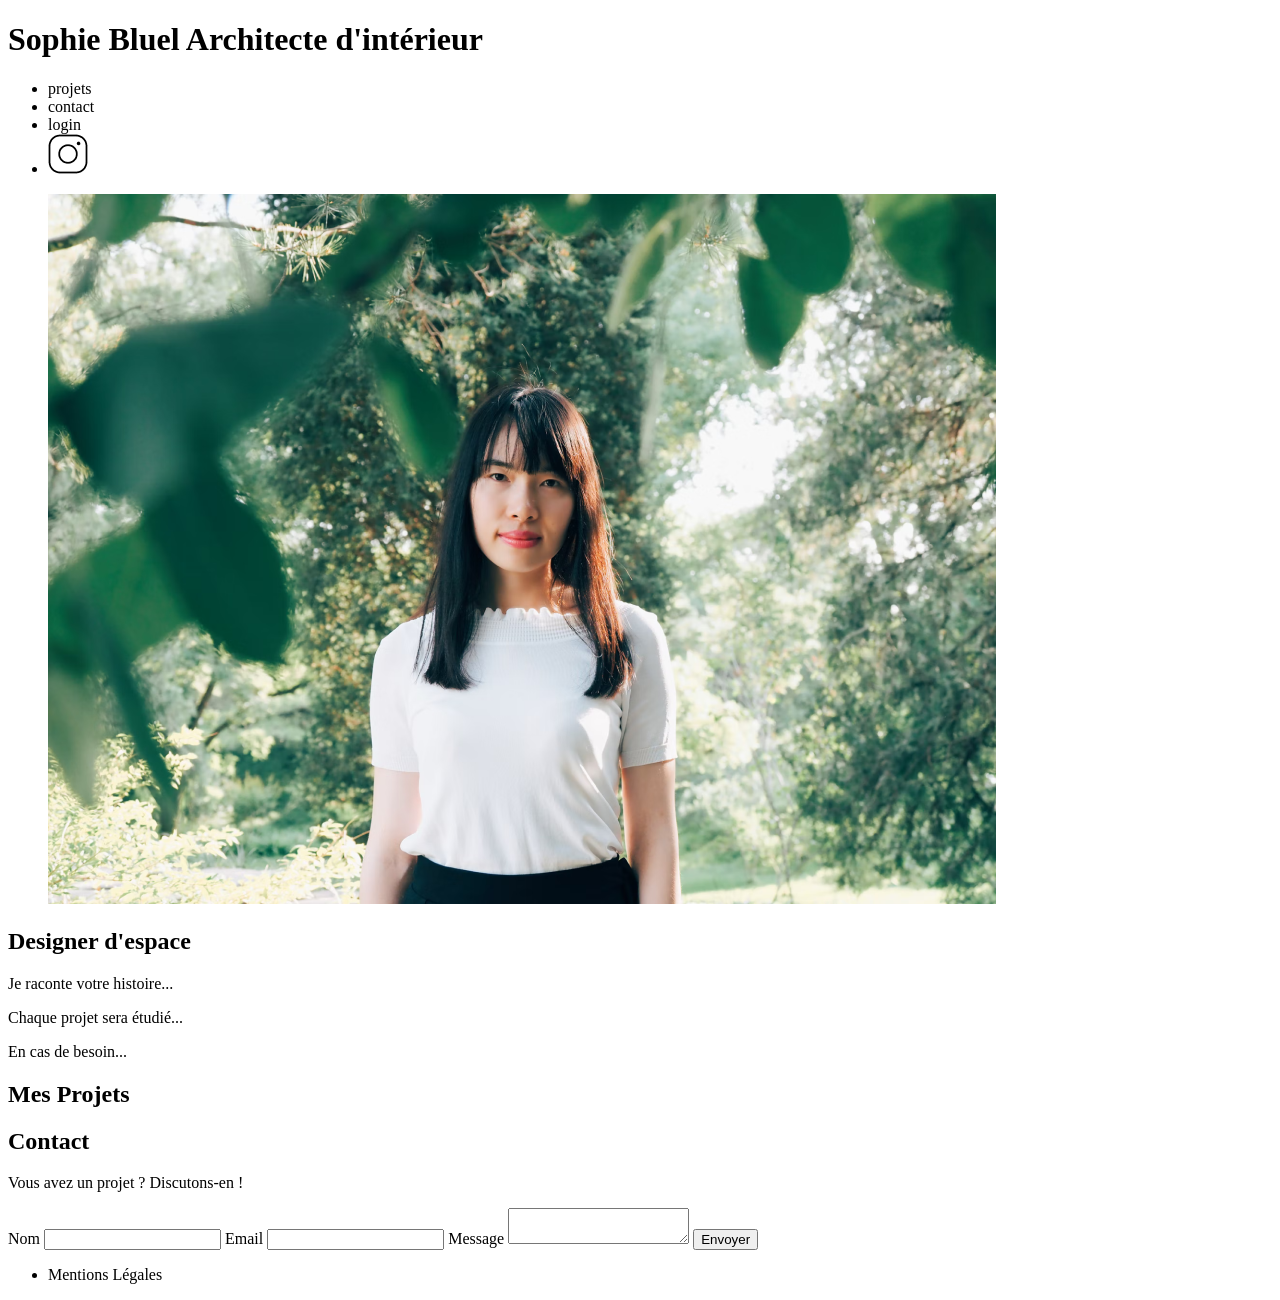
==== FrontEnd/index.html @ 755d1908 "Initialisation projet + affichage dynamique des works" ====
<!DOCTYPE html>
<html lang="fr">
<head>
	<meta charset="UTF-8">
	<title>Sophie Bluel - Architecte d'intérieur</title>
	<meta name="viewport" content="width=device-width, initial-scale=1.0">

	<link rel="preconnect" href="https://fonts.googleapis.com">
	<link rel="preconnect" href="https://fonts.gstatic.com" crossorigin>
	<link href="https://fonts.googleapis.com/css2?family=Syne:wght@700;800&family=Work+Sans&display=swap" rel="stylesheet">

	<link rel="stylesheet" href="./assets/style.css">
</head>

<body>

<header>
	<h1>Sophie Bluel <span>Architecte d'intérieur</span></h1>

	<nav>
		<ul>
			<li>projets</li>
			<li>contact</li>
			<li>login</li>
			<li><img src="./assets/icons/instagram.png" alt="Instagram"></li>
		</ul>
	</nav>
</header>

<main>

	<section id="introduction">
		<figure>
			<img src="./assets/images/sophie-bluel.png" alt="">
		</figure>

		<article>
			<h2>Designer d'espace</h2>
			<p>Je raconte votre histoire...</p>
			<p>Chaque projet sera étudié...</p>
			<p>En cas de besoin...</p>
		</article>
	</section>

	<section id="portfolio">
		<h2>Mes Projets</h2>

		<div class="gallery" id="gallery">
			<!-- LES PROJETS VONT ARRIVER ICI VIA JS -->
		</div>
	</section>

	<section id="contact">
		<h2>Contact</h2>
		<p>Vous avez un projet ? Discutons-en !</p>

		<form>
			<label>Nom</label>
			<input type="text">

			<label>Email</label>
			<input type="email">

			<label>Message</label>
			<textarea></textarea>

			<input type="submit" value="Envoyer">
		</form>
	</section>

</main>

<footer>
	<nav>
		<ul>
			<li>Mentions Légales</li>
		</ul>
	</nav>
</footer>

<!-- ✅ LIEN JS (IMPORTANT) -->
<script src="./assets/js/script.js"></script>

</body>
</html>
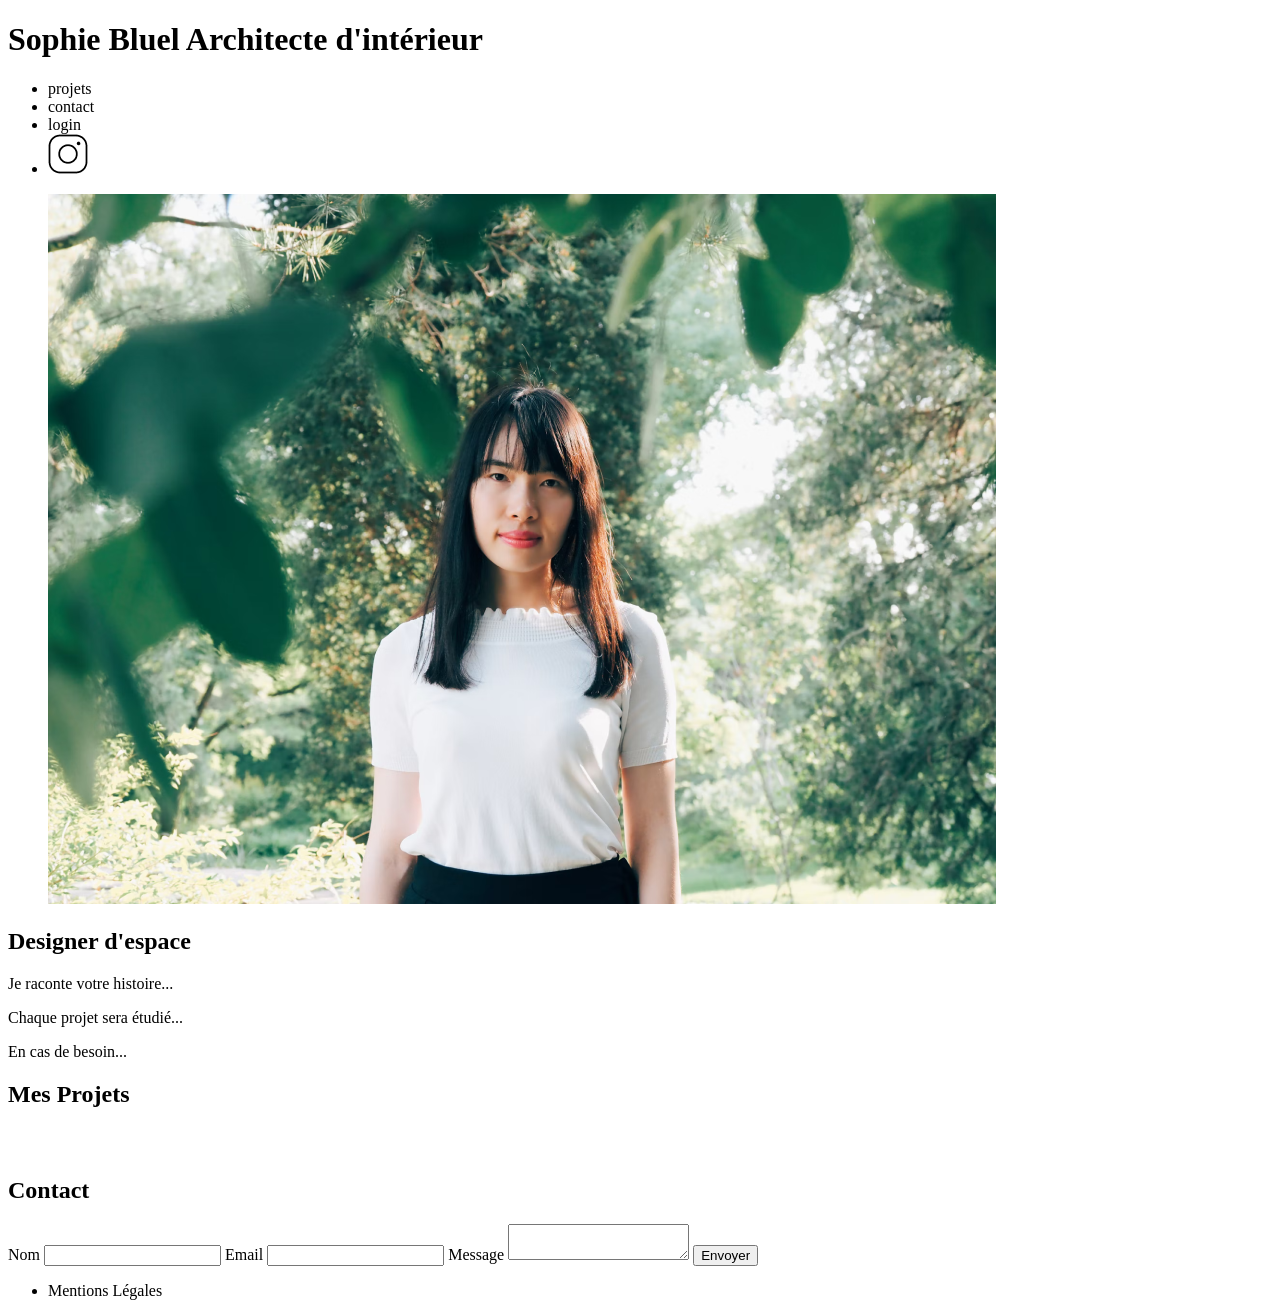
==== commit 35868152: "Initialisation projet JS" ====
--- a/FrontEnd/index.html
+++ b/FrontEnd/index.html
@@ -31,7 +31,7 @@
 
 	<section id="introduction">
 		<figure>
-			<img src="./assets/images/sophie-bluel.png" alt="">
+			<img src="./assets/images/sophie-bluel.png" alt="Portrait Sophie Bluel">
 		</figure>
 
 		<article>
@@ -45,14 +45,15 @@
 	<section id="portfolio">
 		<h2>Mes Projets</h2>
 
-		<div class="gallery" id="gallery">
-			<!-- LES PROJETS VONT ARRIVER ICI VIA JS -->
-		</div>
+		<!-- 🔥 FILTRES -->
+		<div id="filters"></div>
+
+		<!-- 🔥 GALERIE -->
+		<div class="gallery" id="gallery"></div>
 	</section>
 
 	<section id="contact">
 		<h2>Contact</h2>
-		<p>Vous avez un projet ? Discutons-en !</p>
 
 		<form>
 			<label>Nom</label>
@@ -78,7 +79,6 @@
 	</nav>
 </footer>
 
-<!-- ✅ LIEN JS (IMPORTANT) -->
 <script src="./assets/js/script.js"></script>
 
 </body>
--- a/FrontEnd/assets/style.css
+++ b/FrontEnd/assets/style.css
@@ -0,0 +1,39 @@
+#filters {
+	display: flex;
+	justify-content: center;
+	gap: 10px;
+	margin-bottom: 30px;
+	flex-wrap: wrap;
+}
+
+#filters button {
+	padding: 8px 16px;
+	border: 1px solid black;
+	background: white;
+	border-radius: 20px;
+	cursor: pointer;
+	font-family: Work Sans;
+	transition: 0.2s;
+}
+
+#filters button:hover {
+	background: black;
+	color: white;
+}
+
+#filters button.active {
+	background: black;
+	color: white;
+}
+
+.gallery {
+	display: grid;
+	grid-template-columns: repeat(3, 1fr);
+	gap: 20px;
+}
+
+.gallery img {
+	width: 100%;
+	height: auto;
+	display: block;
+}
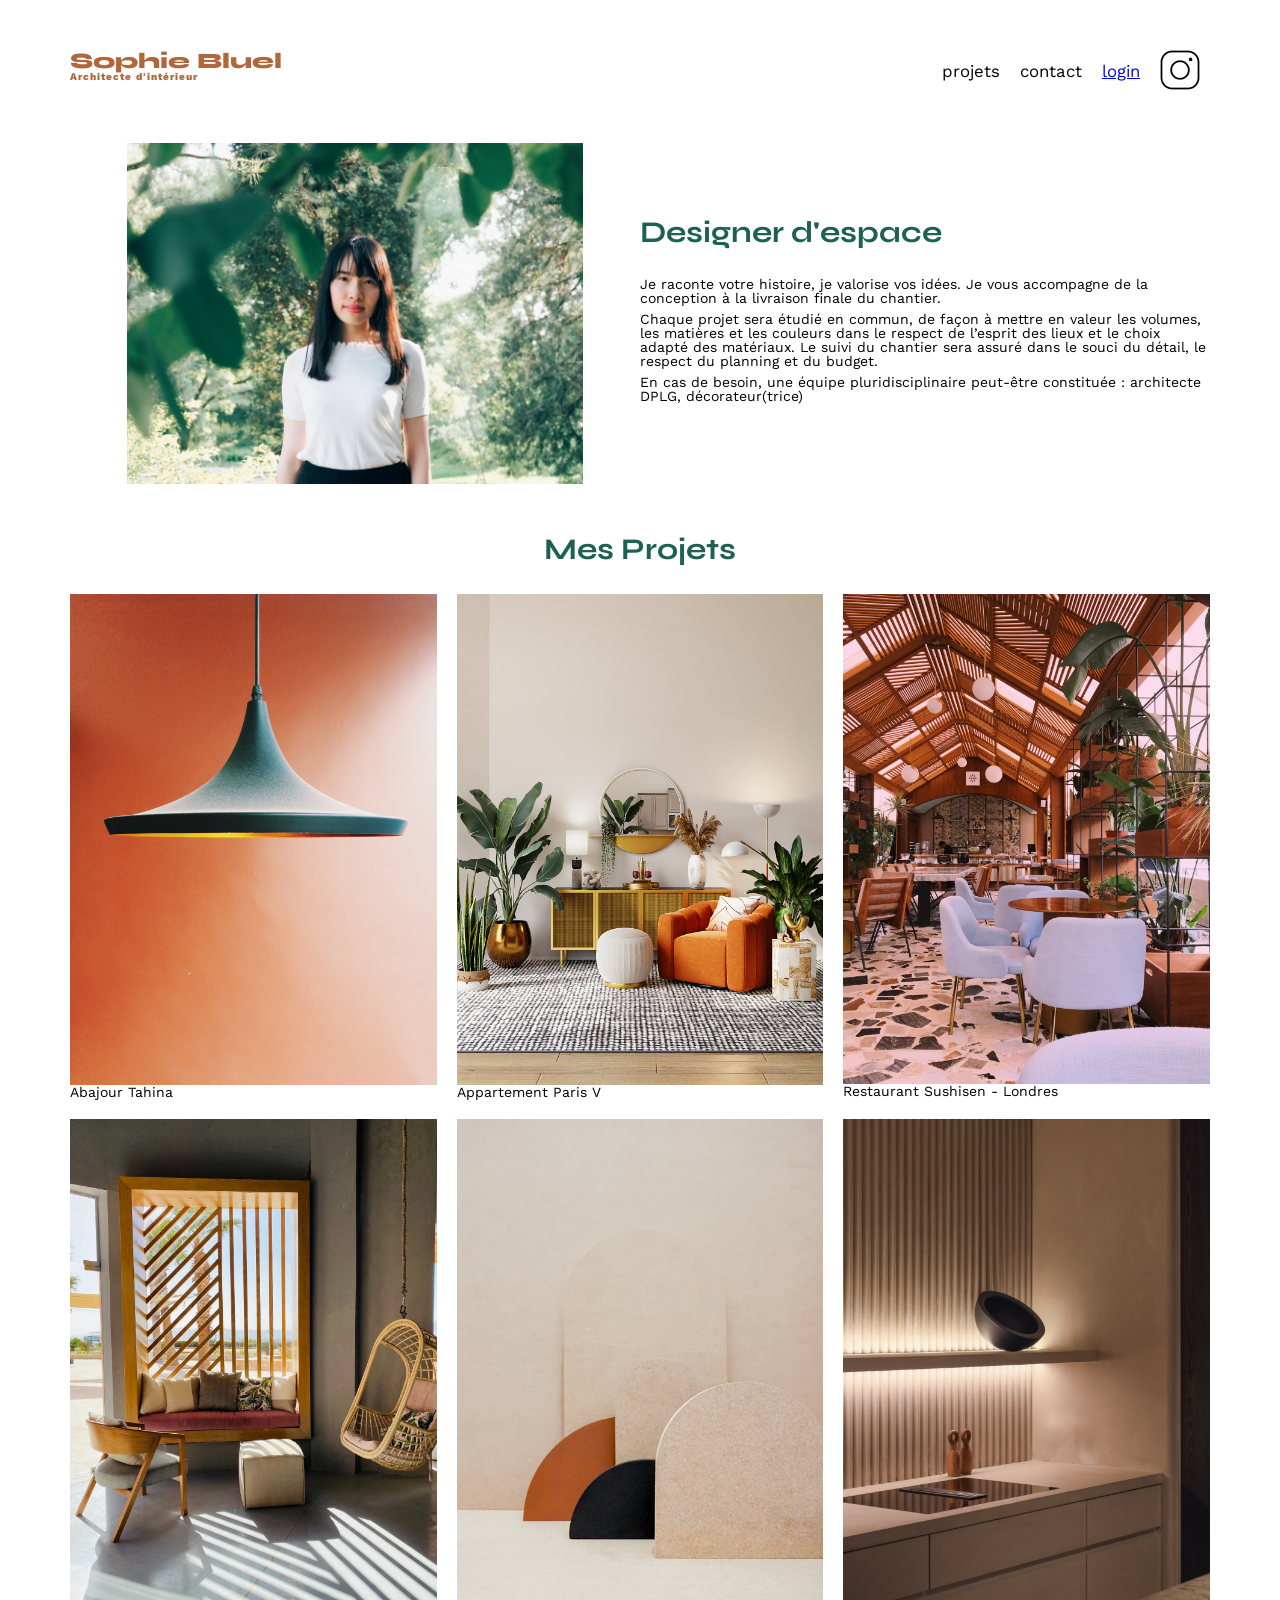
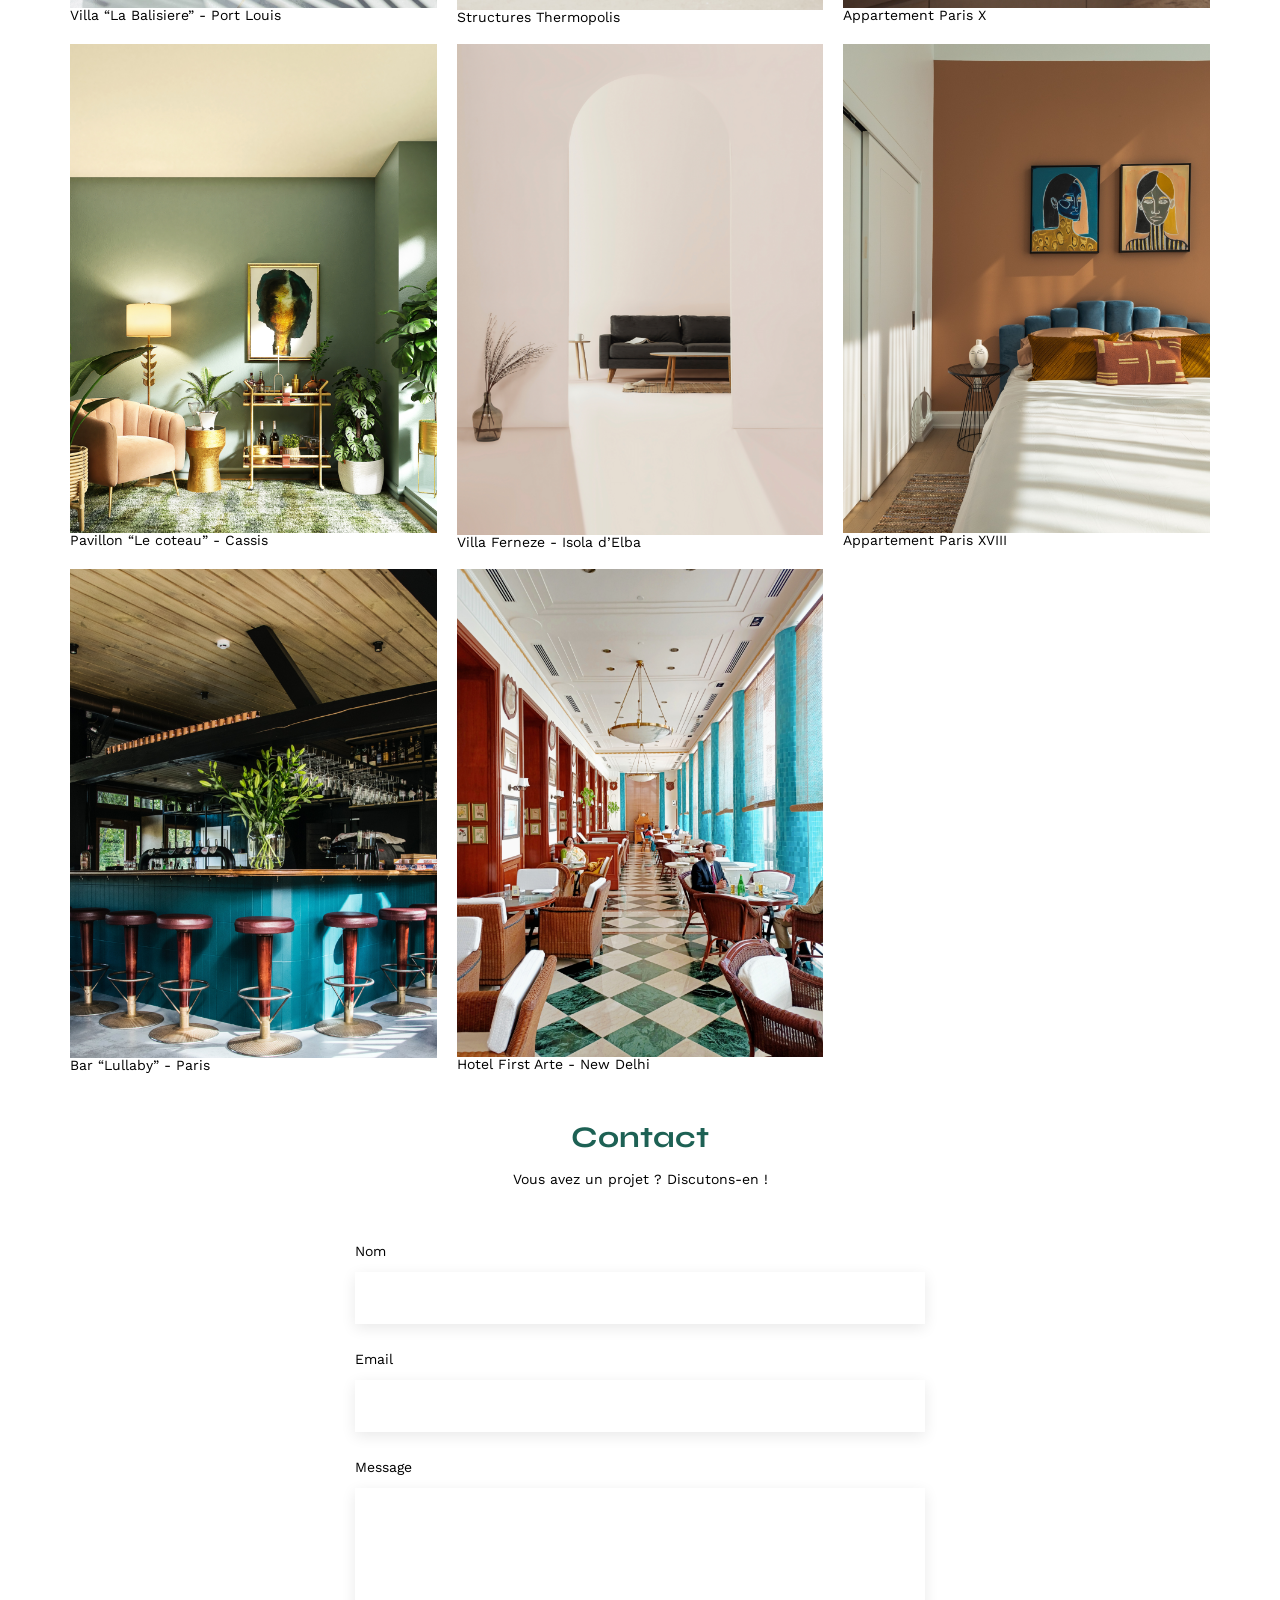
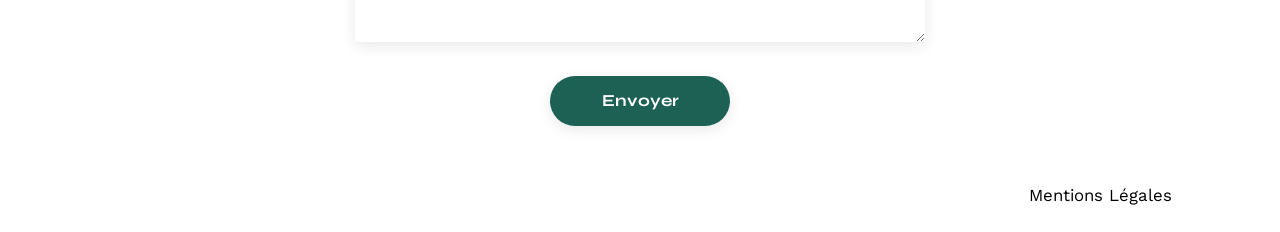
==== commit a81efba1: "Ajout lien vers page login" ====
--- a/FrontEnd/index.html
+++ b/FrontEnd/index.html
@@ -4,25 +4,32 @@
 	<meta charset="UTF-8">
 	<title>Sophie Bluel - Architecte d'intérieur</title>
 	<meta name="viewport" content="width=device-width, initial-scale=1.0">
-
 	<link rel="preconnect" href="https://fonts.googleapis.com">
 	<link rel="preconnect" href="https://fonts.gstatic.com" crossorigin>
 	<link href="https://fonts.googleapis.com/css2?family=Syne:wght@700;800&family=Work+Sans&display=swap" rel="stylesheet">
-
+	<meta name="description" content="">
 	<link rel="stylesheet" href="./assets/style.css">
 </head>
 
 <body>
 
 <header>
-	<h1>Sophie Bluel <span>Architecte d'intérieur</span></h1>
+	<h1>
+		Sophie Bluel
+		<span>Architecte d'intérieur</span>
+	</h1>
 
 	<nav>
 		<ul>
 			<li>projets</li>
 			<li>contact</li>
-			<li>login</li>
-			<li><img src="./assets/icons/instagram.png" alt="Instagram"></li>
+
+			<!-- ✅ MODIFICATION LOGIN -->
+			<li><a href="login.html">login</a></li>
+
+			<li>
+				<img src="./assets/icons/instagram.png" alt="Instagram">
+			</li>
 		</ul>
 	</nav>
 </header>
@@ -31,42 +38,117 @@
 
 	<section id="introduction">
 		<figure>
-			<img src="./assets/images/sophie-bluel.png" alt="Portrait Sophie Bluel">
+			<img src="./assets/images/sophie-bluel.png" alt="">
 		</figure>
 
 		<article>
 			<h2>Designer d'espace</h2>
-			<p>Je raconte votre histoire...</p>
-			<p>Chaque projet sera étudié...</p>
-			<p>En cas de besoin...</p>
+
+			<p>
+				Je raconte votre histoire, je valorise vos idées.
+				Je vous accompagne de la conception à la livraison finale du chantier.
+			</p>
+
+			<p>
+				Chaque projet sera étudié en commun, de façon à mettre en valeur
+				les volumes, les matières et les couleurs dans le respect de l’esprit
+				des lieux et le choix adapté des matériaux.
+				Le suivi du chantier sera assuré dans le souci du détail,
+				le respect du planning et du budget.
+			</p>
+
+			<p>
+				En cas de besoin, une équipe pluridisciplinaire peut-être constituée :
+				architecte DPLG, décorateur(trice)
+			</p>
 		</article>
 	</section>
 
 	<section id="portfolio">
+
 		<h2>Mes Projets</h2>
 
-		<!-- 🔥 FILTRES -->
-		<div id="filters"></div>
+		<div class="gallery">
 
-		<!-- 🔥 GALERIE -->
-		<div class="gallery" id="gallery"></div>
+			<figure>
+				<img src="assets/images/abajour-tahina.png" alt="Abajour Tahina">
+				<figcaption>Abajour Tahina</figcaption>
+			</figure>
+
+			<figure>
+				<img src="assets/images/appartement-paris-v.png" alt="Appartement Paris V">
+				<figcaption>Appartement Paris V</figcaption>
+			</figure>
+
+			<figure>
+				<img src="assets/images/restaurant-sushisen-londres.png" alt="Restaurant Sushisen - Londres">
+				<figcaption>Restaurant Sushisen - Londres</figcaption>
+			</figure>
+
+			<figure>
+				<img src="assets/images/la-balisiere.png" alt="Villa “La Balisiere” - Port Louis">
+				<figcaption>Villa “La Balisiere” - Port Louis</figcaption>
+			</figure>
+
+			<figure>
+				<img src="assets/images/structures-thermopolis.png" alt="Structures Thermopolis">
+				<figcaption>Structures Thermopolis</figcaption>
+			</figure>
+
+			<figure>
+				<img src="assets/images/appartement-paris-x.png" alt="Appartement Paris X">
+				<figcaption>Appartement Paris X</figcaption>
+			</figure>
+
+			<figure>
+				<img src="assets/images/le-coteau-cassis.png" alt="Pavillon “Le coteau” - Cassis">
+				<figcaption>Pavillon “Le coteau” - Cassis</figcaption>
+			</figure>
+
+			<figure>
+				<img src="assets/images/villa-ferneze.png" alt="Villa Ferneze - Isola d’Elba">
+				<figcaption>Villa Ferneze - Isola d’Elba</figcaption>
+			</figure>
+
+			<figure>
+				<img src="assets/images/appartement-paris-xviii.png" alt="Appartement Paris XVIII">
+				<figcaption>Appartement Paris XVIII</figcaption>
+			</figure>
+
+			<figure>
+				<img src="assets/images/bar-lullaby-paris.png" alt="Bar “Lullaby” - Paris">
+				<figcaption>Bar “Lullaby” - Paris</figcaption>
+			</figure>
+
+			<figure>
+				<img src="assets/images/hotel-first-arte-new-delhi.png" alt="Hotel First Arte - New Delhi">
+				<figcaption>Hotel First Arte - New Delhi</figcaption>
+			</figure>
+
+		</div>
 	</section>
 
 	<section id="contact">
+
 		<h2>Contact</h2>
 
-		<form>
-			<label>Nom</label>
-			<input type="text">
+		<p>Vous avez un projet ? Discutons-en !</p>
 
-			<label>Email</label>
-			<input type="email">
+		<form action="#" method="post">
 
-			<label>Message</label>
-			<textarea></textarea>
+			<label for="name">Nom</label>
+			<input type="text" name="name" id="name">
+
+			<label for="email">Email</label>
+			<input type="email" name="email" id="email">
+
+			<label for="message">Message</label>
+			<textarea name="message" id="message" cols="30" rows="10"></textarea>
 
 			<input type="submit" value="Envoyer">
+
 		</form>
+
 	</section>
 
 </main>
@@ -79,7 +161,5 @@
 	</nav>
 </footer>
 
-<script src="./assets/js/script.js"></script>
-
 </body>
 </html>
--- a/FrontEnd/assets/style.css
+++ b/FrontEnd/assets/style.css
@@ -1,3 +1,190 @@
+/* http://meyerweb.com/eric/tools/css/reset/
+   v2.0 | 20110126
+   License: none (public domain)
+*/
+
+html, body, div, span, applet, object, iframe,
+h1, h2, h3, h4, h5, h6, p, blockquote, pre,
+a, abbr, acronym, address, big, cite, code,
+del, dfn, em, img, ins, kbd, q, s, samp,
+small, strike, strong, sub, sup, tt, var,
+b, u, i, center,
+dl, dt, dd, ol, ul, li,
+fieldset, form, label, legend,
+table, caption, tbody, tfoot, thead, tr, th, td,
+article, aside, canvas, details, embed,
+figure, figcaption, footer, header, hgroup,
+menu, nav, output, ruby, section, summary,
+time, mark, audio, video {
+	margin: 0;
+	padding: 0;
+	border: 0;
+	font-size: 100%;
+	font: inherit;
+	vertical-align: baseline;
+}
+/* HTML5 display-role reset for older browsers */
+article, aside, details, figcaption, figure,
+footer, header, hgroup, menu, nav, section {
+	display: block;
+}
+body {
+	line-height: 1;
+}
+ol, ul {
+	list-style: none;
+}
+blockquote, q {
+	quotes: none;
+}
+blockquote:before, blockquote:after,
+q:before, q:after {
+	content: '';
+	content: none;
+}
+table {
+	border-collapse: collapse;
+	border-spacing: 0;
+}
+/** end reset css**/
+body {
+	max-width: 1140px;
+	margin:auto;
+	font-family: 'Work Sans' ;
+	font-size: 14px;
+}
+header {
+	display: flex;
+	justify-content: space-between;
+	margin: 50px 0
+}
+section {
+	margin: 50px 0
+}
+
+h1{
+	display: flex;
+	flex-direction: column;
+	font-family: 'Syne';
+	font-size: 22px;
+	font-weight: 800;
+	color: #B1663C
+}
+
+h1 > span {
+	font-family: 'Work Sans';
+	font-size:10px;
+	letter-spacing: 0.1em;
+;
+}
+
+h2{
+	font-family: 'Syne';
+	font-weight: 700;
+	font-size: 30px;
+	color: #1D6154
+}
+nav ul {
+	display: flex;
+	align-items: center;
+	list-style-type: none;
+
+}
+nav li {
+	padding: 0 10px;
+	font-size: 1.2em;
+}
+
+li:hover {
+	color: #B1663C;
+}
+#introduction {
+	display: flex;
+	align-items: center;
+}
+#introduction figure {
+	flex: 1
+}
+#introduction img {
+	display: block;
+	margin: auto;
+	width: 80%;
+}
+
+#introduction article {
+	flex: 1
+}
+#introduction h2 {
+	margin-bottom: 1em;
+}
+
+#introduction p {
+	margin-bottom: 0.5em;
+}
+#portfolio h2 {
+	text-align: center;
+	margin-bottom: 1em;
+}
+.gallery {
+	width: 100%;
+	display: grid;
+	grid-template-columns: 1fr 1fr 1fr;
+	grid-column-gap: 20px;
+	grid-row-gap: 20px;
+}
+
+.gallery img {
+	width: 100%;
+
+}
+#contact {
+	width: 50%;
+margin: auto;
+}
+#contact > * {
+	text-align: center;
+
+}
+#contact h2{
+	margin-bottom: 20px;
+}
+#contact form {
+	text-align: left;
+	margin-top:30px;
+	display: flex;
+	flex-direction: column;
+}
+
+#contact input {
+	height: 50px;
+	font-size: 1.2em;
+	border: none;
+	box-shadow: 0px 4px 14px rgba(0, 0, 0, 0.09);
+}
+#contact label {
+	margin: 2em 0 1em 0;
+}
+#contact textarea {
+	border: none;
+	box-shadow: 0px 4px 14px rgba(0, 0, 0, 0.09);
+}
+
+input[type="submit"]{
+	font-family: 'Syne';
+	font-weight: 700;
+	color: white;
+	background-color: #1D6154;
+	margin : 2em auto ;
+	width: 180px;
+	text-align: center;
+	border-radius: 60px ;
+}
+
+footer nav ul {
+	display: flex;
+	justify-content: flex-end;
+	margin: 2em
+}
 #filters {
 	display: flex;
 	justify-content: center;
@@ -37,3 +224,48 @@
 	height: auto;
 	display: block;
 }
+/* LOGIN */
+
+#login {
+	width: 50%;
+	margin: auto;
+}
+
+#login h2 {
+	text-align: center;
+	margin-bottom: 30px;
+}
+
+#login form {
+	display: flex;
+	flex-direction: column;
+}
+
+#login label {
+	margin: 2em 0 1em 0;
+}
+
+#login input {
+	height: 50px;
+	font-size: 1.2em;
+	border: none;
+	box-shadow: 0px 4px 14px rgba(0, 0, 0, 0.09);
+}
+
+#login input[type="submit"] {
+	font-family: 'Syne';
+	font-weight: 700;
+	color: white;
+	background-color: #1D6154;
+	margin: 2em auto;
+	width: 180px;
+	text-align: center;
+	border-radius: 60px;
+	cursor: pointer;
+}
+
+#login p {
+	text-align: center;
+	text-decoration: underline;
+	margin-top: 20px;
+}
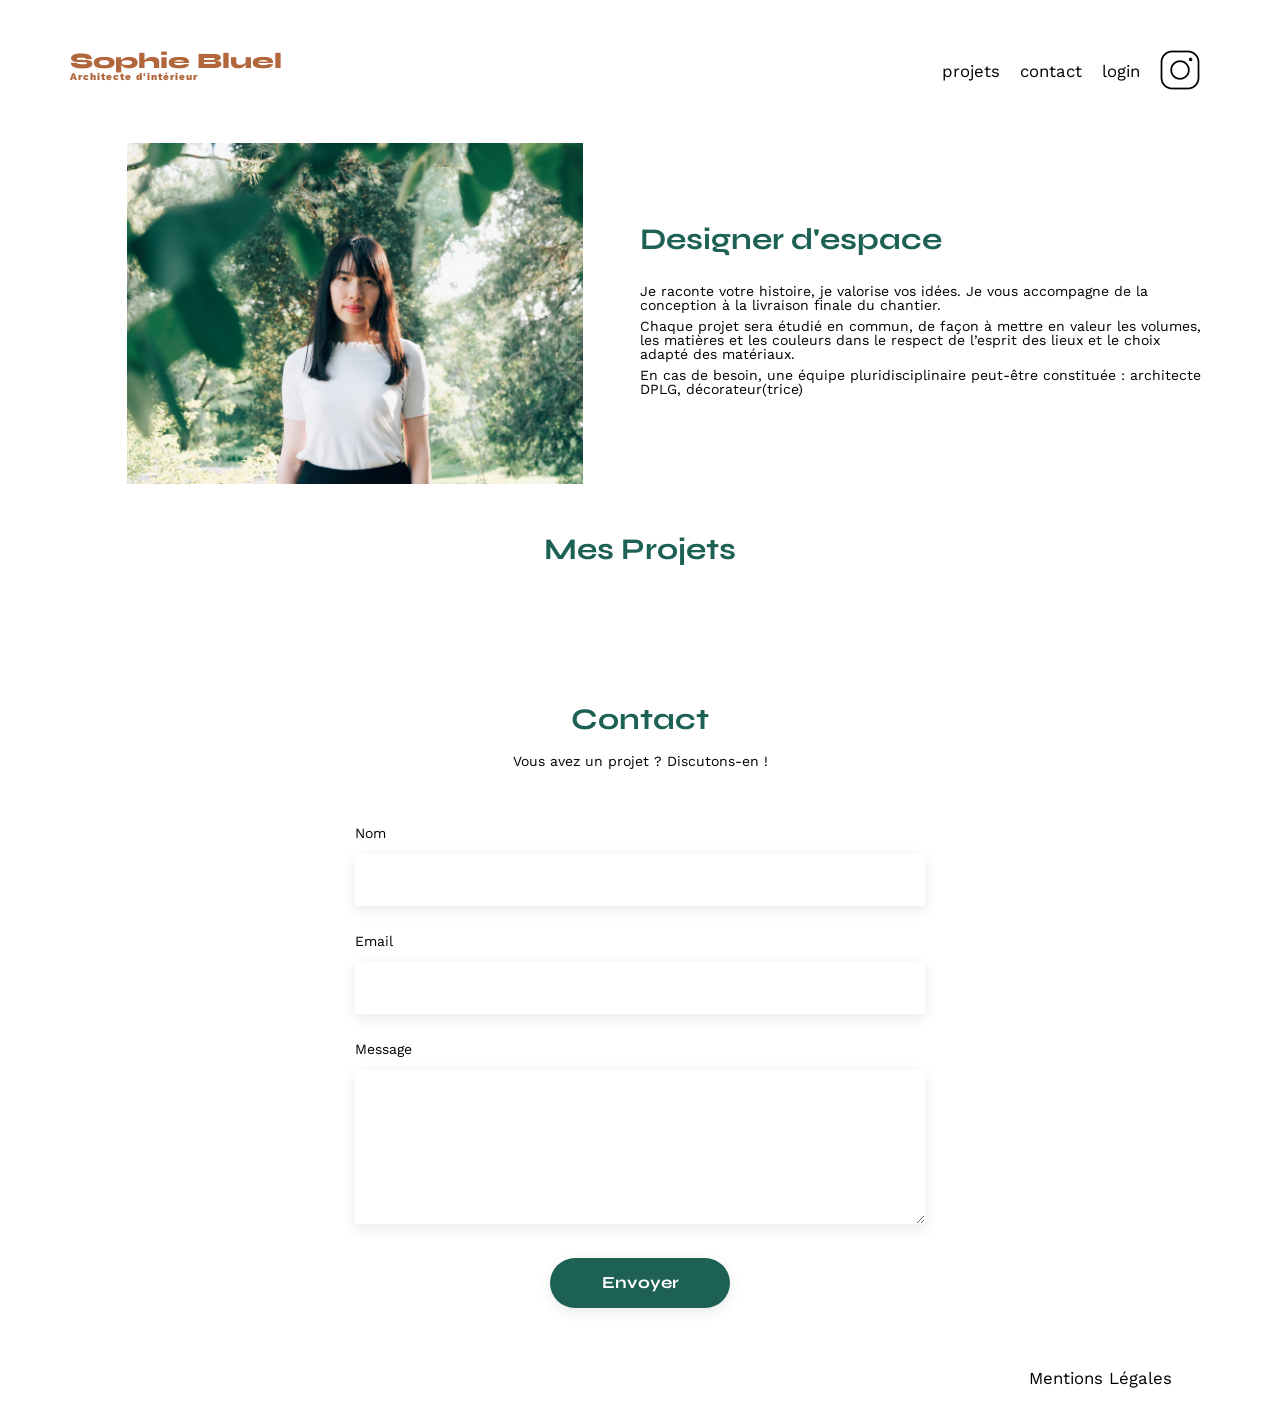
==== commit fba47ccd: "Ajout mode administrateur et authentification" ====
--- a/FrontEnd/index.html
+++ b/FrontEnd/index.html
@@ -1,19 +1,26 @@
 <!DOCTYPE html>
 <html lang="fr">
+
 <head>
 	<meta charset="UTF-8">
 	<title>Sophie Bluel - Architecte d'intérieur</title>
+
 	<meta name="viewport" content="width=device-width, initial-scale=1.0">
+
 	<link rel="preconnect" href="https://fonts.googleapis.com">
 	<link rel="preconnect" href="https://fonts.gstatic.com" crossorigin>
+
 	<link href="https://fonts.googleapis.com/css2?family=Syne:wght@700;800&family=Work+Sans&display=swap" rel="stylesheet">
+
 	<meta name="description" content="">
+
 	<link rel="stylesheet" href="./assets/style.css">
 </head>
 
 <body>
 
 <header>
+
 	<h1>
 		Sophie Bluel
 		<span>Architecte d'intérieur</span>
@@ -24,24 +31,28 @@
 			<li>projets</li>
 			<li>contact</li>
 
-			<!-- ✅ MODIFICATION LOGIN -->
-			<li><a href="login.html">login</a></li>
+			<li id="login-link">
+				<a href="login.html">login</a>
+			</li>
 
 			<li>
 				<img src="./assets/icons/instagram.png" alt="Instagram">
 			</li>
 		</ul>
 	</nav>
+
 </header>
 
 <main>
 
 	<section id="introduction">
+
 		<figure>
 			<img src="./assets/images/sophie-bluel.png" alt="">
 		</figure>
 
 		<article>
+
 			<h2>Designer d'espace</h2>
 
 			<p>
@@ -53,79 +64,31 @@
 				Chaque projet sera étudié en commun, de façon à mettre en valeur
 				les volumes, les matières et les couleurs dans le respect de l’esprit
 				des lieux et le choix adapté des matériaux.
-				Le suivi du chantier sera assuré dans le souci du détail,
-				le respect du planning et du budget.
 			</p>
 
 			<p>
 				En cas de besoin, une équipe pluridisciplinaire peut-être constituée :
 				architecte DPLG, décorateur(trice)
 			</p>
+
 		</article>
+
 	</section>
 
 	<section id="portfolio">
 
-		<h2>Mes Projets</h2>
+		<div class="portfolio-title">
+			<h2>Mes Projets</h2>
 
-		<div class="gallery">
+			<button id="edit-button">
+				modifier
+			</button>
+		</div>
 
-			<figure>
-				<img src="assets/images/abajour-tahina.png" alt="Abajour Tahina">
-				<figcaption>Abajour Tahina</figcaption>
-			</figure>
+		<div id="filters"></div>
 
-			<figure>
-				<img src="assets/images/appartement-paris-v.png" alt="Appartement Paris V">
-				<figcaption>Appartement Paris V</figcaption>
-			</figure>
+		<div class="gallery" id="gallery"></div>
 
-			<figure>
-				<img src="assets/images/restaurant-sushisen-londres.png" alt="Restaurant Sushisen - Londres">
-				<figcaption>Restaurant Sushisen - Londres</figcaption>
-			</figure>
-
-			<figure>
-				<img src="assets/images/la-balisiere.png" alt="Villa “La Balisiere” - Port Louis">
-				<figcaption>Villa “La Balisiere” - Port Louis</figcaption>
-			</figure>
-
-			<figure>
-				<img src="assets/images/structures-thermopolis.png" alt="Structures Thermopolis">
-				<figcaption>Structures Thermopolis</figcaption>
-			</figure>
-
-			<figure>
-				<img src="assets/images/appartement-paris-x.png" alt="Appartement Paris X">
-				<figcaption>Appartement Paris X</figcaption>
-			</figure>
-
-			<figure>
-				<img src="assets/images/le-coteau-cassis.png" alt="Pavillon “Le coteau” - Cassis">
-				<figcaption>Pavillon “Le coteau” - Cassis</figcaption>
-			</figure>
-
-			<figure>
-				<img src="assets/images/villa-ferneze.png" alt="Villa Ferneze - Isola d’Elba">
-				<figcaption>Villa Ferneze - Isola d’Elba</figcaption>
-			</figure>
-
-			<figure>
-				<img src="assets/images/appartement-paris-xviii.png" alt="Appartement Paris XVIII">
-				<figcaption>Appartement Paris XVIII</figcaption>
-			</figure>
-
-			<figure>
-				<img src="assets/images/bar-lullaby-paris.png" alt="Bar “Lullaby” - Paris">
-				<figcaption>Bar “Lullaby” - Paris</figcaption>
-			</figure>
-
-			<figure>
-				<img src="assets/images/hotel-first-arte-new-delhi.png" alt="Hotel First Arte - New Delhi">
-				<figcaption>Hotel First Arte - New Delhi</figcaption>
-			</figure>
-
-		</div>
 	</section>
 
 	<section id="contact">
@@ -161,5 +124,7 @@
 	</nav>
 </footer>
 
+<script src="./assets/js/script.js"></script>
+
 </body>
 </html>
--- a/FrontEnd/assets/style.css
+++ b/FrontEnd/assets/style.css
@@ -23,73 +23,84 @@
 	font: inherit;
 	vertical-align: baseline;
 }
-/* HTML5 display-role reset for older browsers */
+
 article, aside, details, figcaption, figure,
 footer, header, hgroup, menu, nav, section {
 	display: block;
 }
+
 body {
 	line-height: 1;
-}
+	max-width: 1140px;
+	margin: auto;
+	font-family: 'Work Sans';
+	font-size: 14px;
+}
+
 ol, ul {
 	list-style: none;
 }
+
 blockquote, q {
 	quotes: none;
 }
+
 blockquote:before, blockquote:after,
 q:before, q:after {
 	content: '';
 	content: none;
 }
+
 table {
 	border-collapse: collapse;
 	border-spacing: 0;
 }
+
 /** end reset css**/
-body {
-	max-width: 1140px;
-	margin:auto;
-	font-family: 'Work Sans' ;
-	font-size: 14px;
-}
+
 header {
 	display: flex;
 	justify-content: space-between;
-	margin: 50px 0
-}
+	margin: 50px 0;
+}
+
 section {
-	margin: 50px 0
-}
-
-h1{
+	margin: 50px 0;
+}
+
+h1 {
 	display: flex;
 	flex-direction: column;
 	font-family: 'Syne';
 	font-size: 22px;
 	font-weight: 800;
-	color: #B1663C
+	color: #B1663C;
 }
 
 h1 > span {
 	font-family: 'Work Sans';
-	font-size:10px;
+	font-size: 10px;
 	letter-spacing: 0.1em;
-;
-}
-
-h2{
+}
+
+h2 {
 	font-family: 'Syne';
 	font-weight: 700;
 	font-size: 30px;
-	color: #1D6154
-}
+	color: #1D6154;
+}
+
+a {
+	color: inherit;
+	text-decoration: none;
+}
+
 nav ul {
 	display: flex;
 	align-items: center;
 	list-style-type: none;
-
-}
+}
+
 nav li {
 	padding: 0 10px;
 	font-size: 1.2em;
@@ -98,13 +109,16 @@
 li:hover {
 	color: #B1663C;
 }
+
 #introduction {
 	display: flex;
 	align-items: center;
 }
+
 #introduction figure {
-	flex: 1
-}
+	flex: 1;
+}
+
 #introduction img {
 	display: block;
 	margin: auto;
@@ -112,8 +126,9 @@
 }
 
 #introduction article {
-	flex: 1
-}
+	flex: 1;
+}
+
 #introduction h2 {
 	margin-bottom: 1em;
 }
@@ -121,36 +136,41 @@
 #introduction p {
 	margin-bottom: 0.5em;
 }
+
 #portfolio h2 {
 	text-align: center;
 	margin-bottom: 1em;
 }
+
 .gallery {
 	width: 100%;
 	display: grid;
-	grid-template-columns: 1fr 1fr 1fr;
-	grid-column-gap: 20px;
-	grid-row-gap: 20px;
+	grid-template-columns: repeat(3, 1fr);
+	gap: 20px;
 }
 
 .gallery img {
 	width: 100%;
-
-}
+	height: auto;
+	display: block;
+}
+
 #contact {
 	width: 50%;
-margin: auto;
-}
+	margin: auto;
+}
+
 #contact > * {
 	text-align: center;
-
-}
-#contact h2{
+}
+
+#contact h2 {
 	margin-bottom: 20px;
 }
+
 #contact form {
 	text-align: left;
-	margin-top:30px;
+	margin-top: 30px;
 	display: flex;
 	flex-direction: column;
 }
@@ -161,30 +181,35 @@
 	border: none;
 	box-shadow: 0px 4px 14px rgba(0, 0, 0, 0.09);
 }
+
 #contact label {
 	margin: 2em 0 1em 0;
 }
+
 #contact textarea {
 	border: none;
 	box-shadow: 0px 4px 14px rgba(0, 0, 0, 0.09);
 }
 
-input[type="submit"]{
+input[type="submit"] {
 	font-family: 'Syne';
 	font-weight: 700;
 	color: white;
 	background-color: #1D6154;
-	margin : 2em auto ;
+	margin: 2em auto;
 	width: 180px;
 	text-align: center;
-	border-radius: 60px ;
+	border-radius: 60px;
 }
 
 footer nav ul {
 	display: flex;
 	justify-content: flex-end;
-	margin: 2em
-}
+	margin: 2em;
+}
+
+/* FILTRES */
+
 #filters {
 	display: flex;
 	justify-content: center;
@@ -199,7 +224,7 @@
 	background: white;
 	border-radius: 20px;
 	cursor: pointer;
-	font-family: Work Sans;
+	font-family: 'Work Sans';
 	transition: 0.2s;
 }
 
@@ -213,17 +238,6 @@
 	color: white;
 }
 
-.gallery {
-	display: grid;
-	grid-template-columns: repeat(3, 1fr);
-	gap: 20px;
-}
-
-.gallery img {
-	width: 100%;
-	height: auto;
-	display: block;
-}
 /* LOGIN */
 
 #login {
@@ -268,4 +282,39 @@
 	text-align: center;
 	text-decoration: underline;
 	margin-top: 20px;
+}
+
+#error-message {
+	color: red;
+	text-align: center;
+	margin-top: 20px;
+}
+
+/* MODE EDITION */
+
+.edit-bar {
+	background-color: black;
+	color: white;
+	text-align: center;
+	padding: 15px;
+	width: 100%;
+	position: fixed;
+	top: 0;
+	left: 0;
+	z-index: 10;
+}
+
+.portfolio-title {
+	display: flex;
+	justify-content: center;
+	align-items: center;
+	gap: 30px;
+	margin-bottom: 30px;
+}
+
+#edit-button {
+	border: none;
+	background: none;
+	cursor: pointer;
+	font-family: 'Work Sans';
 }
